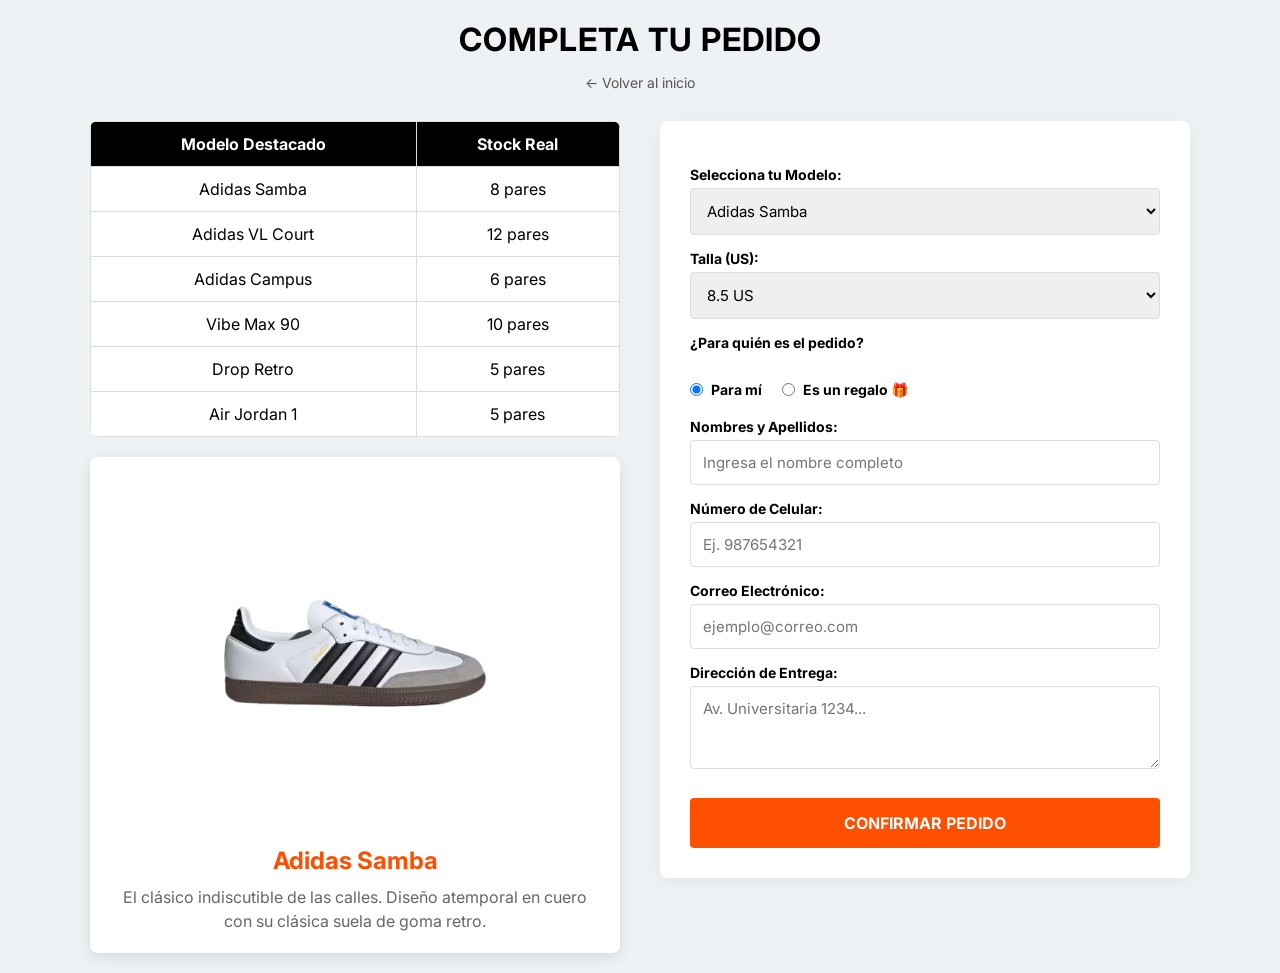
==== Tienda_Compra/tienda.html @ 7769a503 "Add files via upload" ====
<!DOCTYPE html>
<html lang="es">
<head>
    <meta charset="UTF-8">
    <meta name="viewport" content="width=device-width, initial-scale=1.0">
    <title>Vibe Drop | Checkout</title>
    <link href="https://fonts.googleapis.com/css2?family=Inter:wght@400;700&display=swap" rel="stylesheet">
    <link rel="stylesheet" href="tienda.css">
</head>
<body>

    <h2 class="titulo-tienda">Completa tu Pedido</h2>
    <a href="../index.html" class="link-volver">← Volver al inicio</a>

    <div class="layout-tienda">
        <div class="lado-izquierdo">
            <div class="contenedor-tabla-chica">
                <table class="tabla-tienda">
                    <thead><tr><th>Modelo Destacado</th><th>Stock Real</th></tr></thead>
                    <tbody>
                        <tr><td>Adidas Samba</td><td>8 pares</td></tr>
                        <tr><td>Adidas VL Court</td><td>12 pares</td></tr>
                        <tr><td>Adidas Campus</td><td>6 pares</td></tr>
                        <tr><td>Vibe Max 90</td><td>10 pares</td></tr>
                        <tr><td>Drop Retro</td><td>5 pares</td></tr>
                        <tr><td>Air Jordan 1</td><td>5 pares</td></tr>
                    </tbody>
                </table>
            </div>

            <div class="tarjeta-producto">
                <img src="../Img/adidas-samba.png" id="img-producto" alt="Zapatilla Seleccionada">
                <h3 id="titulo-producto">Adidas Samba</h3>
                <p id="desc-producto">El clásico indiscutible de las calles. Diseño atemporal en cuero con su clásica suela de goma retro.</p>
            </div>
        </div>

        <div class="lado-derecho">
            <div class="checkout-container">
                <form id="form-checkout">
                    <label for="modelo">Selecciona tu Modelo:</label>
                    <select id="modelo" required>
                        <option value="Adidas Samba">Adidas Samba</option>
                        <option value="Adidas VL Court">Adidas VL Court</option>
                        <option value="Adidas Campus">Adidas Campus</option>
                        <option value="Vibe Max 90">Vibe Max 90</option>
                        <option value="Drop Retro">Drop Retro</option>
                        <option value="Jordan 1 Premium">Jordan 1 Premium</option>
                    </select>

                    <label for="talla">Talla (US):</label>
                    <select id="talla" required>
                        <option value="8.5">8.5 US</option>
                        <option value="9.0">9.0 US</option>
                        <option value="9.5">9.5 US</option>
                        <option value="10.0">10.0 US</option>
                    </select>

                    <label>¿Para quién es el pedido?</label>
                    <div class="radio-group">
                        <label class="radio-option"><input type="radio" name="destino" value="personal" checked> Para mí</label>
                        <label class="radio-option"><input type="radio" name="destino" value="regalo"> Es un regalo 🎁</label>
                    </div>

                    <label id="lbl-nombre">Nombres y Apellidos:</label>
                    <input type="text" id="nombre" placeholder="Ingresa el nombre completo" required>

                    <label id="lbl-celular">Número de Celular:</label>
                    <input type="tel" id="celular" placeholder="Ej. 987654321" required>

                    <label id="lbl-correo">Correo Electrónico:</label>
                    <input type="email" id="correo" placeholder="ejemplo@correo.com" required>

                    <label>Dirección de Entrega:</label>
                    <textarea id="direccion" rows="3" placeholder="Av. Universitaria 1234..." required></textarea>

                    <button type="submit" class="btn-pagar">CONFIRMAR PEDIDO</button>
                </form>
                <div id="mensaje-exito" class="mensaje-alerta"></div>
            </div>
        </div>
    </div>

    <script src="tienda.js"></script>
</body>
</html>
---- Tienda_Compra/tienda.css ----
* {
    margin: 0;
    padding: 0;
    box-sizing: border-box;
    font-family: 'Inter', Arial, sans-serif;
}

body {
    background-color: #eef2f5;
    font-family: Arial, sans-serif;
    padding: 20px;
}

.titulo-tienda {
    text-align: center;
    font-size: 32px;
    margin-bottom: 5px;
}
.link-volver {
    display: block;
    text-align: center;
    color: #555;
    text-decoration: none;
    margin-bottom: 30px;
}

.layout-tienda {
    display: grid;
    grid-template-columns: 1fr 1fr; /* Mitad y mitad */
    gap: 40px;
    max-width: 1100px;
    margin: 0 auto;
    align-items: start;
}

.tarjeta-producto {
    background: white; padding: 20px; border-radius: 8px;
    box-shadow: 0 4px 15px rgba(0,0,0,0.1);
    text-align: center; margin-top: 20px;
}

.tarjeta-producto img {
    width: 100%;
    max-width: 350px;
    border-radius: 8px;
}

.tarjeta-producto h3 {
    margin: 15px 0 10px;
    font-size: 24px;
    color: #ff4f00;
}

.tarjeta-producto p {
    color: #666;
    line-height: 1.5;
}

.tabla-tienda {
    width: 100%;
    border-collapse: collapse;
    background: white;
    border-radius: 8px;
    overflow: hidden;
}

.tabla-tienda th, .tabla-tienda td {
    padding: 12px;
    border: 1px solid #ddd;
    text-align: center;
}

.tabla-tienda th {
    background: #000;
    color: white;
}

.checkout-container {
    max-width: 600px;
    margin: 0 auto;
    background: white;
    padding: 30px;
    border-radius: 8px;
    box-shadow: 0 4px 20px rgba(0,0,0,0.05);
}

h2 {
    text-align: center;
    margin-bottom: 20px;
    text-transform: uppercase;
    color: #000;
    letter-spacing: 1px;
}

label {
    display: block;
    margin: 15px 0 5px;
    font-weight: bold;
    font-size: 14px;
}

select, input, textarea {
    width: 100%;
    padding: 12px;
    border: 1px solid #ddd;
    border-radius: 4px;
    font-size: 15px;
}

.radio-group {
    display: flex;
    gap: 20px;
    margin: 15px 0;
}

.radio-option {
    display: flex;
    align-items: center;
    gap: 8px;
    font-weight: bold;
    cursor: pointer;
}

.radio-option input {
    width: auto;
}

.btn-pagar {
    background-color: #ff4f00;
    color: white;
    border: none;
    width: 100%;
    padding: 15px;
    font-size: 16px;
    font-weight: bold;
    border-radius: 4px;
    cursor: pointer;
    margin-top: 25px;
    transition: 0.3s;
}

.btn-pagar:hover {
    background-color: #e64600;
}

.mensaje-alerta {
    display: none;
    background-color: #d4edda;
    color: #155724;
    padding: 15px;
    border: 1px solid #c3e6cb;
    border-radius: 4px;
    text-align: center;
    font-weight: bold;
    margin-top: 20px;
    font-size: 16px;
}

.link-volver {
    display: block;
    text-align: center;
    color: #555;
    text-decoration: none;
    margin-top: 15px;
    font-size: 14px;
}

.link-volver:hover {
    text-decoration: underline;
}

@media (max-width: 800px) {
    .layout-tienda { grid-template-columns: 1fr; }
}
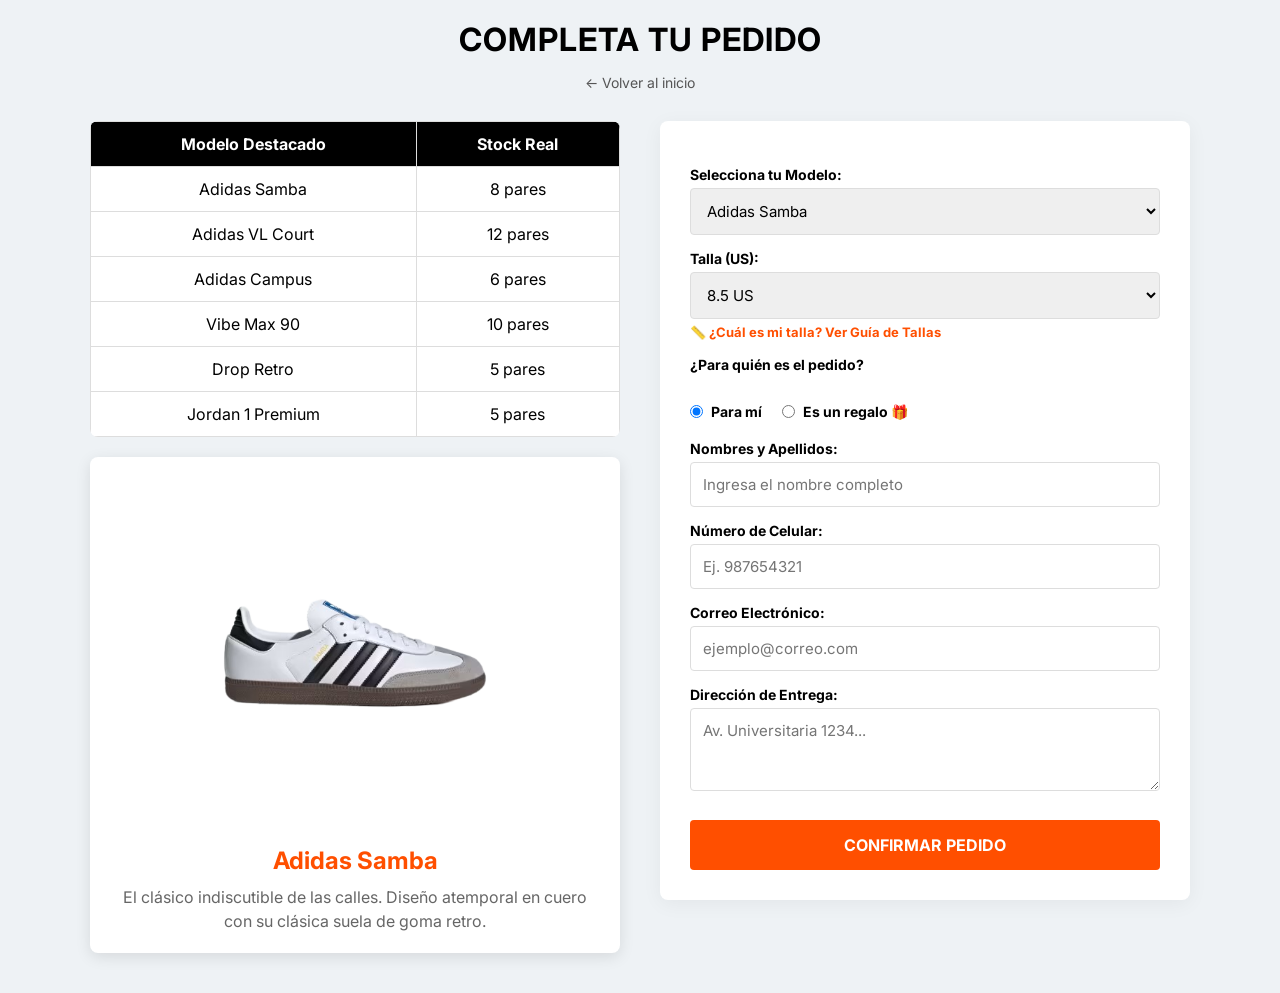
==== commit 9663886c: "Segundo avance Vibe Drop - Junio 2026 Actualización estructural del proyecto:  Implementación de C" ====
--- a/Tienda_Compra/tienda.html
+++ b/Tienda_Compra/tienda.html
@@ -17,13 +17,8 @@
             <div class="contenedor-tabla-chica">
                 <table class="tabla-tienda">
                     <thead><tr><th>Modelo Destacado</th><th>Stock Real</th></tr></thead>
-                    <tbody>
-                        <tr><td>Adidas Samba</td><td>8 pares</td></tr>
-                        <tr><td>Adidas VL Court</td><td>12 pares</td></tr>
-                        <tr><td>Adidas Campus</td><td>6 pares</td></tr>
-                        <tr><td>Vibe Max 90</td><td>10 pares</td></tr>
-                        <tr><td>Drop Retro</td><td>5 pares</td></tr>
-                        <tr><td>Air Jordan 1</td><td>5 pares</td></tr>
+                    <tbody id="cuerpo-tabla-stock">
+                        <!-- Se llenará dinámicamente con JS (Sesión 12) -->
                     </tbody>
                 </table>
             </div>
@@ -37,7 +32,7 @@
 
         <div class="lado-derecho">
             <div class="checkout-container">
-                <form id="form-checkout">
+                <form id="form-checkout" name="formularioCheckout">
                     <label for="modelo">Selecciona tu Modelo:</label>
                     <select id="modelo" required>
                         <option value="Adidas Samba">Adidas Samba</option>
@@ -55,6 +50,7 @@
                         <option value="9.5">9.5 US</option>
                         <option value="10.0">10.0 US</option>
                     </select>
+                    <a href="#guia-tallas-modal" class="link-guia-tallas">📏 ¿Cuál es mi talla? Ver Guía de Tallas</a>
 
                     <label>¿Para quién es el pedido?</label>
                     <div class="radio-group">
@@ -81,6 +77,34 @@
         </div>
     </div>
 
+    <!-- INTEGRACIÓN SESIÓN 14: Ventana Flotante (Uso de :target) -->
+    <div id="guia-tallas-modal" class="ventana-flotante">
+        <div class="ventana-contenido">
+            <h3>Guía de Tallas | Vibe Drop</h3>
+            <p>Compara tu medida en centímetros para elegir la talla US correcta:</p>
+            <table class="tabla-modal-tallas">
+                <thead>
+                    <tr>
+                        <th>US (USA)</th>
+                        <th>EU (Europa)</th>
+                        <th>Medida (cm)</th>
+                    </tr>
+                </thead>
+                <tbody>
+                    <tr><td>8.5 US</td><td>42</td><td>26.5 cm</td></tr>
+                    <tr><td>9.0 US</td><td>42.5</td><td>27.0 cm</td></tr>
+                    <tr><td>9.5 US</td><td>43</td><td>27.5 cm</td></tr>
+                    <tr><td>10.0 US</td><td>44</td><td>28.0 cm</td></tr>
+                </tbody>
+            </table>
+            <a href="#" class="btn-cerrar-modal">Cerrar Guía</a>
+        </div>
+    </div>
+    <div class="modal-overlay"></div>
+
+    <!-- Contenedor para el Ticket de Compra Dinámico (Sesión 13) -->
+    <div id="contenedor-ticket" style="max-width: 600px; margin: 20px auto; padding: 0 20px;"></div>
+
     <script src="tienda.js"></script>
 </body>
 </html>
--- a/Tienda_Compra/tienda.css
+++ b/Tienda_Compra/tienda.css
@@ -171,4 +171,161 @@
 
 @media (max-width: 800px) {
     .layout-tienda { grid-template-columns: 1fr; }
+}
+
+/* ==========================================================================
+   NUEVAS MEJORAS ACADÉMICAS (Basadas en diapositivas de clase)
+   ========================================================================== */
+
+/* ── 1. Estilos para Ventana Flotante / Modal (Sesión 14) ── */
+.ventana-flotante {
+    display: none;
+    position: fixed;
+    top: 50%;
+    left: 50%;
+    transform: translate(-50%, -50%);
+    width: 90%;
+    max-width: 420px;
+    background-color: white;
+    padding: 25px;
+    border-radius: 8px;
+    box-shadow: 0 8px 30px rgba(0,0,0,0.3);
+    z-index: 1000;
+    animation: aparecerModal 0.3s ease;
+}
+
+/* Muestra el modal utilizando la pseudo-clase :target explicada en clase */
+.ventana-flotante:target {
+    display: block;
+}
+
+/* Fondo oscuro semi-transparente que cubre la pantalla */
+.modal-overlay {
+    display: none;
+    position: fixed;
+    top: 0;
+    left: 0;
+    width: 100vw;
+    height: 100vh;
+    background: rgba(0,0,0,0.6);
+    z-index: 999;
+}
+
+/* Muestra el fondo oscuro cuando el modal está activo (:target) */
+.ventana-flotante:target + .modal-overlay {
+    display: block;
+}
+
+.ventana-flotante h3 {
+    color: #ff4f00;
+    margin-bottom: 15px;
+    font-size: 20px;
+    text-align: center;
+}
+
+.ventana-flotante p {
+    font-size: 13px;
+    color: #666;
+    margin-bottom: 15px;
+    text-align: center;
+}
+
+.ventana-flotante table {
+    width: 100%;
+    border-collapse: collapse;
+    margin-bottom: 20px;
+}
+
+.ventana-flotante th, .ventana-flotante td {
+    padding: 10px;
+    border: 1px solid #ddd;
+    text-align: center;
+    font-size: 13px;
+}
+
+.ventana-flotante th {
+    background-color: #f4f4f4;
+    font-weight: bold;
+}
+
+.btn-cerrar-modal {
+    display: block;
+    width: 100%;
+    text-align: center;
+    background: #000;
+    color: #fff;
+    padding: 12px;
+    text-decoration: none;
+    font-weight: bold;
+    border-radius: 4px;
+    transition: 0.3s;
+}
+
+.btn-cerrar-modal:hover {
+    background: #333;
+}
+
+.link-guia-tallas {
+    display: inline-block;
+    color: #ff4f00;
+    font-weight: bold;
+    font-size: 13px;
+    text-decoration: none;
+    margin-top: 5px;
+}
+
+.link-guia-tallas:hover {
+    text-decoration: underline;
+}
+
+/* ── 2. Estilos para Ticket de Compra Dinámico (Sesión 13 - createElement) ── */
+.ticket-compra {
+    background-color: #fff;
+    color: #333;
+    border: 2px dashed #ff4f00;
+    padding: 20px;
+    border-radius: 6px;
+    text-align: left;
+    margin-top: 15px;
+    box-shadow: 0 4px 10px rgba(0,0,0,0.05);
+}
+
+.ticket-compra h4 {
+    text-align: center;
+    color: #ff4f00;
+    margin-bottom: 15px;
+    font-size: 16px;
+    text-transform: uppercase;
+    letter-spacing: 1px;
+}
+
+.ticket-compra p {
+    margin: 8px 0;
+    font-size: 14px;
+    border-bottom: 1px dotted #ddd;
+    padding-bottom: 4px;
+    line-height: 1.4;
+}
+
+.btn-cerrar-ticket {
+    background-color: #000;
+    color: white;
+    border: none;
+    width: 100%;
+    padding: 10px;
+    font-size: 13px;
+    font-weight: bold;
+    border-radius: 4px;
+    cursor: pointer;
+    margin-top: 15px;
+    transition: 0.3s;
+}
+
+.btn-cerrar-ticket:hover {
+    background-color: #333;
+}
+
+@keyframes aparecerModal {
+    from { opacity: 0; transform: translate(-50%, -45%); }
+    to { opacity: 1; transform: translate(-50%, -50%); }
 }
